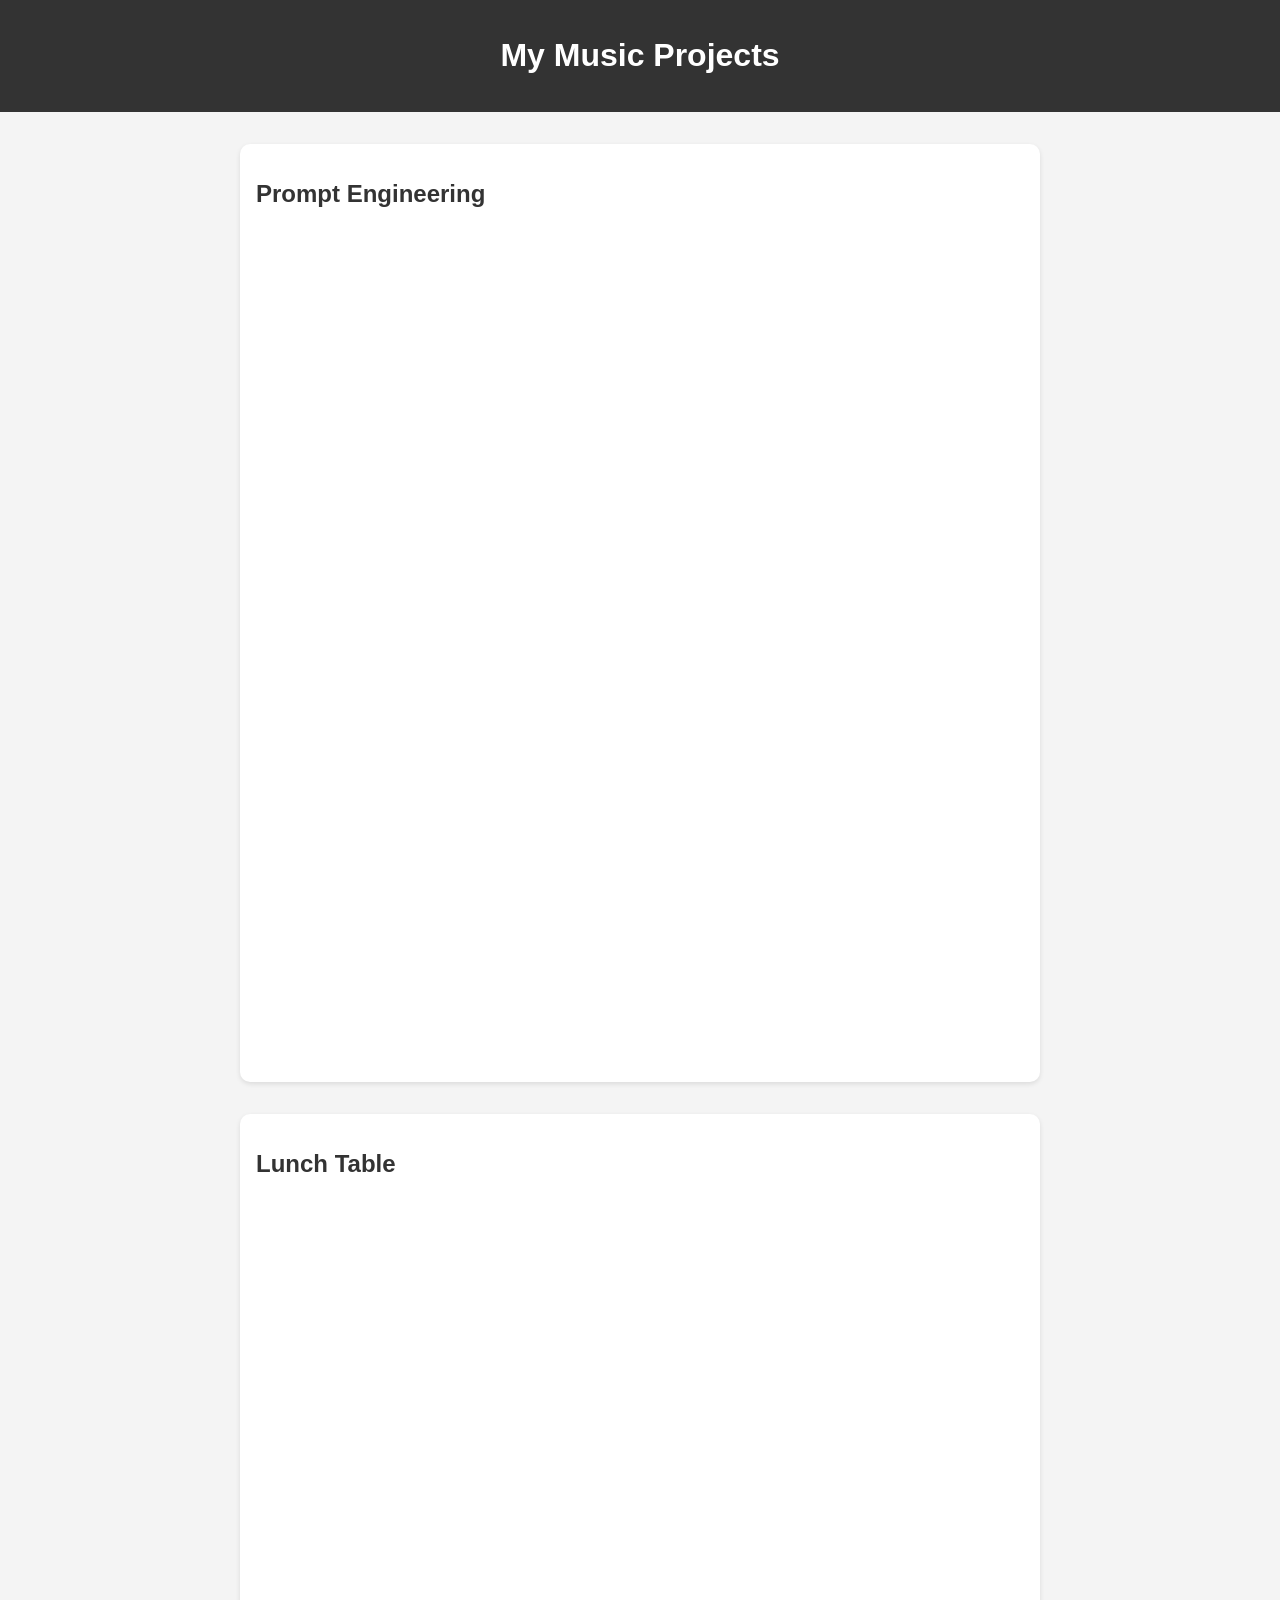
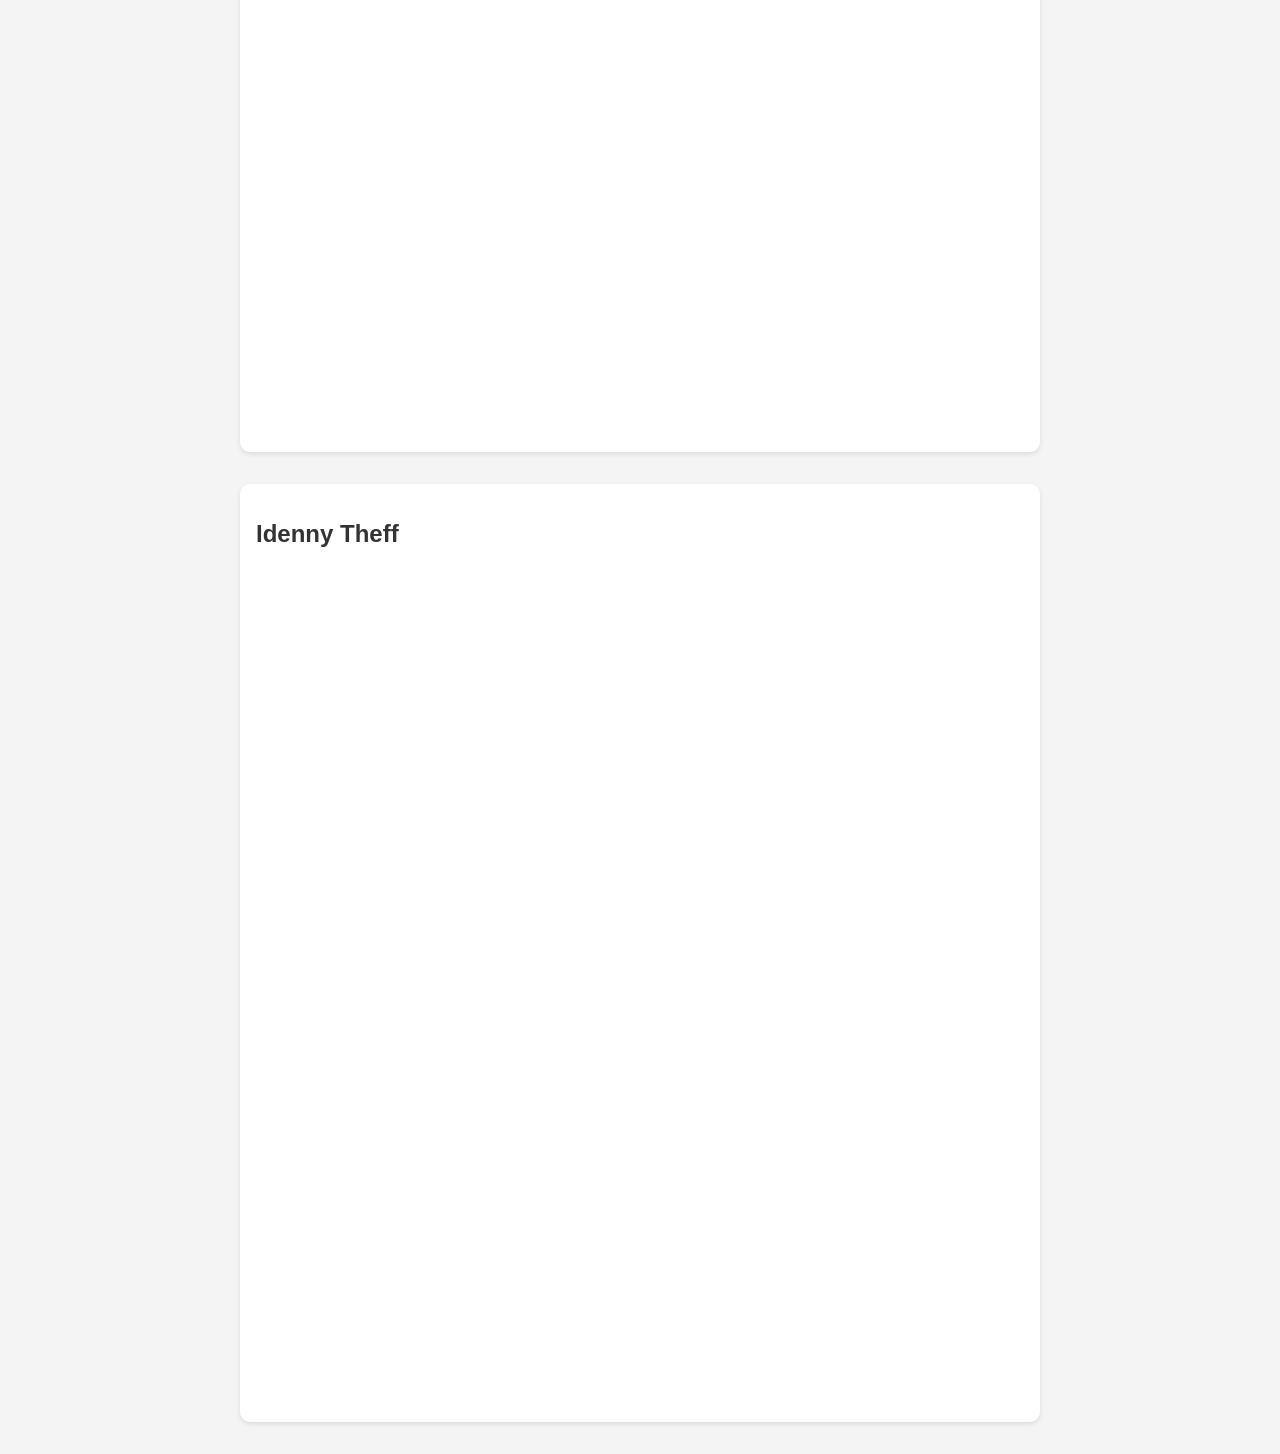
==== listen.html @ 5a46d176 "watch listen" ====
<!DOCTYPE html>
<html lang="en">
<head>
    <meta charset="UTF-8">
    <meta name="viewport" content="width=device-width, initial-scale=1.0">
    <title>My Music Projects</title>
    <style>
        body {
            font-family: Arial, sans-serif;
            margin: 0;
            padding: 0;
            background-color: #f4f4f4;
            color: #333;
        }
        header {
            background-color: #333;
            color: white;
            text-align: center;
            padding: 1rem 0;
        }
        .container {
            width: 90%;
            max-width: 800px;
            margin: 2rem auto;
        }
        .project {
            margin-bottom: 2rem;
            padding: 1rem;
            background-color: white;
            border-radius: 10px;
            box-shadow: 0 2px 5px rgba(0, 0, 0, 0.1);
        }
        .project h2 {
            font-size: 1.5rem;
            margin-bottom: 1rem;
        }
        iframe {
            margin-bottom: 1rem;
        }
    </style>
</head>
<body>
    <header>
        <h1>My Music Projects</h1>
    </header>
    <div class="container">
        <div class="project">
            <h2>Prompt Engineering</h2>
            <iframe style="border-radius:12px" src="https://open.spotify.com/embed/album/61uERX2yNqG7gBwaXOlmC6?utm_source=generator&theme=0" width="100%" height="352" frameBorder="0" allowfullscreen="" allow="autoplay; clipboard-write; encrypted-media; fullscreen; picture-in-picture" loading="lazy"></iframe>
            <iframe allow="autoplay *; encrypted-media *; fullscreen *; clipboard-write" frameborder="0" height="450" style="width:100%;max-width:660px;overflow:hidden;border-radius:10px;" sandbox="allow-forms allow-popups allow-same-origin allow-scripts allow-storage-access-by-user-activation allow-top-navigation-by-user-activation" src="https://embed.music.apple.com/us/album/prompt-engineering/1719641035"></iframe>
        </div>
        <div class="project">
            <h2>Lunch Table</h2>
            <iframe style="border-radius:12px" src="https://open.spotify.com/embed/album/67td9Uown6AnLqATcL1pfR?utm_source=generator&theme=0" width="100%" height="352" frameBorder="0" allowfullscreen="" allow="autoplay; clipboard-write; encrypted-media; fullscreen; picture-in-picture" loading="lazy"></iframe>
            <iframe allow="autoplay *; encrypted-media *; fullscreen *; clipboard-write" frameborder="0" height="450" style="width:100%;max-width:660px;overflow:hidden;border-radius:10px;" sandbox="allow-forms allow-popups allow-same-origin allow-scripts allow-storage-access-by-user-activation allow-top-navigation-by-user-activation" src="https://embed.music.apple.com/us/album/the-lunch-table-ep/1683331615"></iframe>
        </div>
        <div class="project">
            <h2>Idenny Theff</h2>
            <iframe style="border-radius:12px" src="https://open.spotify.com/embed/album/1TQGU63xCYhXgUIePUJ5t9?utm_source=generator&theme=0" width="100%" height="352" frameBorder="0" allowfullscreen="" allow="autoplay; clipboard-write; encrypted-media; fullscreen; picture-in-picture" loading="lazy"></iframe>
            <iframe allow="autoplay *; encrypted-media *; fullscreen *; clipboard-write" frameborder="0" height="450" style="width:100%;max-width:660px;overflow:hidden;border-radius:10px;" sandbox="allow-forms allow-popups allow-same-origin allow-scripts allow-storage-access-by-user-activation allow-top-navigation-by-user-activation" src="https://embed.music.apple.com/us/album/idenny-theff/1608094179"></iframe>
        </div>
    </div>
</body>
</html>
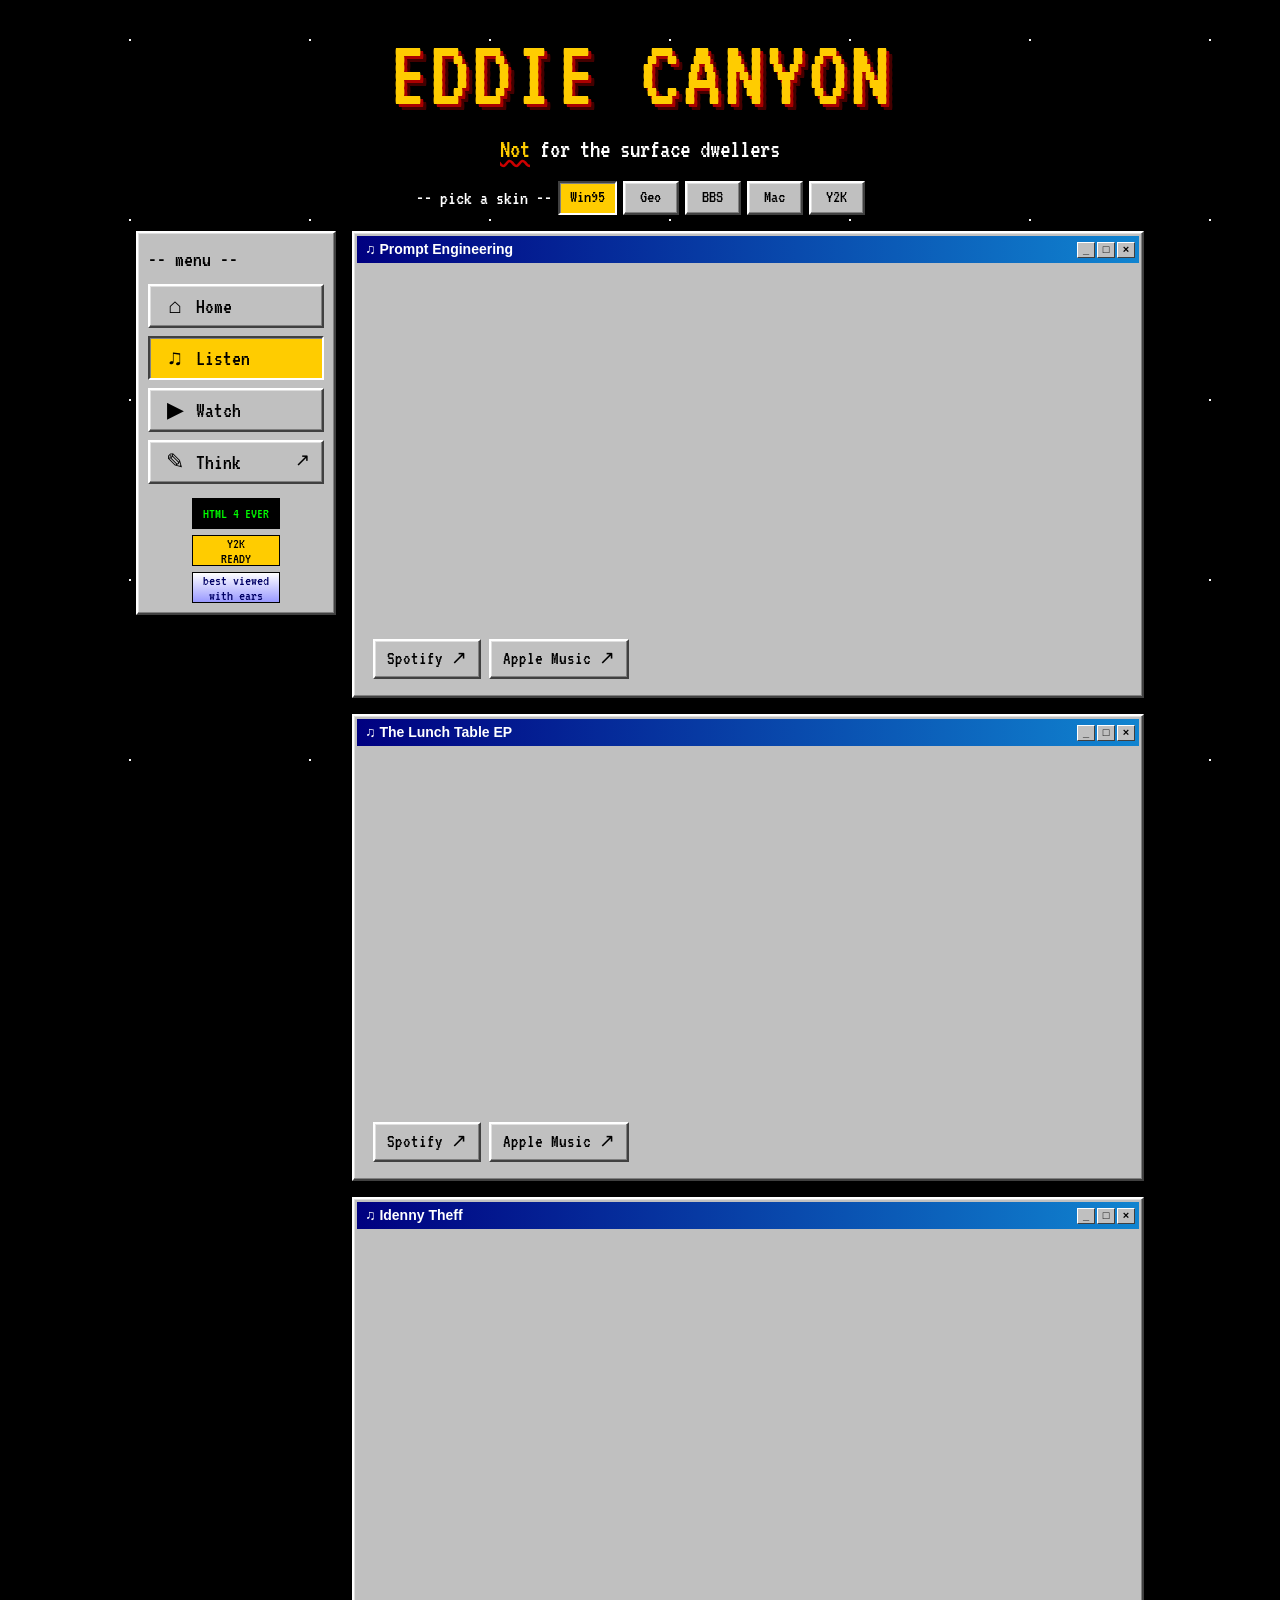
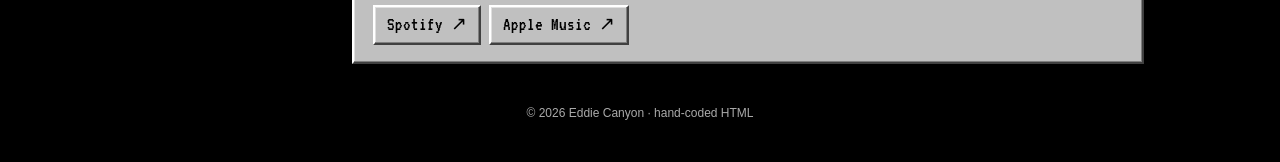
==== commit 8b9f0fce: "Redesign: old-web look with five switchable skins - Shared style.css; skins: Win95, Geo, BBS, Mac, Y" ====
--- a/listen.html
+++ b/listen.html
@@ -1,64 +1,85 @@
 <!DOCTYPE html>
 <html lang="en">
 <head>
-    <meta charset="UTF-8">
-    <meta name="viewport" content="width=device-width, initial-scale=1.0">
-    <title>My Music Projects</title>
-    <style>
-        body {
-            font-family: Arial, sans-serif;
-            margin: 0;
-            padding: 0;
-            background-color: #f4f4f4;
-            color: #333;
-        }
-        header {
-            background-color: #333;
-            color: white;
-            text-align: center;
-            padding: 1rem 0;
-        }
-        .container {
-            width: 90%;
-            max-width: 800px;
-            margin: 2rem auto;
-        }
-        .project {
-            margin-bottom: 2rem;
-            padding: 1rem;
-            background-color: white;
-            border-radius: 10px;
-            box-shadow: 0 2px 5px rgba(0, 0, 0, 0.1);
-        }
-        .project h2 {
-            font-size: 1.5rem;
-            margin-bottom: 1rem;
-        }
-        iframe {
-            margin-bottom: 1rem;
-        }
-    </style>
+  <meta charset="UTF-8">
+  <meta name="viewport" content="width=device-width, initial-scale=1">
+  <title>Listen · Eddie Canyon</title>
+  <meta name="description" content="Albums and EPs by Eddie Canyon.">
+  <script>try{var s=new URLSearchParams(location.search).get("skin")||localStorage.getItem("ec-skin");if(s)document.documentElement.setAttribute("data-skin",s)}catch(e){}</script>
+  <link rel="preconnect" href="https://fonts.googleapis.com">
+  <link rel="preconnect" href="https://fonts.gstatic.com" crossorigin>
+  <link href="https://fonts.googleapis.com/css2?family=VT323&family=Pixelify+Sans:wght@400;700&family=Comic+Neue:wght@400;700&display=swap" rel="stylesheet">
+  <link rel="stylesheet" href="style.css">
+  <script src="script.js" defer></script>
 </head>
 <body>
-    <header>
-        <h1>My Music Projects</h1>
+  <div class="site">
+    <header class="masthead">
+      <h1 class="logo"><a href="./">EDDIE CANYON</a></h1>
+      <p class="tagline"><em>Not</em> for the surface dwellers</p>
+      <div class="skins" role="group" aria-label="Site skin">
+        <span class="label">-- pick a skin --</span>
+        <button class="btn" type="button" data-skin-btn="95">Win95</button>
+        <button class="btn" type="button" data-skin-btn="geo">Geo</button>
+        <button class="btn" type="button" data-skin-btn="bbs">BBS</button>
+        <button class="btn" type="button" data-skin-btn="mac">Mac</button>
+        <button class="btn" type="button" data-skin-btn="y2k">Y2K</button>
+      </div>
     </header>
-    <div class="container">
-        <div class="project">
-            <h2>Prompt Engineering</h2>
-            <iframe style="border-radius:12px" src="https://open.spotify.com/embed/album/61uERX2yNqG7gBwaXOlmC6?utm_source=generator&theme=0" width="100%" height="352" frameBorder="0" allowfullscreen="" allow="autoplay; clipboard-write; encrypted-media; fullscreen; picture-in-picture" loading="lazy"></iframe>
-            <iframe allow="autoplay *; encrypted-media *; fullscreen *; clipboard-write" frameborder="0" height="450" style="width:100%;max-width:660px;overflow:hidden;border-radius:10px;" sandbox="allow-forms allow-popups allow-same-origin allow-scripts allow-storage-access-by-user-activation allow-top-navigation-by-user-activation" src="https://embed.music.apple.com/us/album/prompt-engineering/1719641035"></iframe>
+
+    <nav class="nav bevel" aria-label="Main">
+      <h2>-- menu --</h2>
+      <ul>
+        <li><a class="btn" href="./"><span class="ico">⌂</span>Home</a></li>
+        <li><a class="btn" href="listen.html" aria-current="page"><span class="ico">♫</span>Listen</a></li>
+        <li><a class="btn" href="watch.html"><span class="ico">▶</span>Watch</a></li>
+        <li><a class="btn" href="https://eddiecanyon.substack.com" target="_blank" rel="noopener"><span class="ico">✎</span>Think<span class="ext">↗</span></a></li>
+      </ul>
+      <div class="badges" aria-hidden="true">
+        <span class="badge a">HTML 4 EVER</span>
+        <span class="badge b">Y2K<br>READY</span>
+        <span class="badge c">best viewed<br>with ears</span>
+      </div>
+    </nav>
+
+    <main>
+      <section class="window bevel" id="prompt-engineering">
+        <div class="titlebar"><span class="name">♫ Prompt Engineering</span><span class="controls" aria-hidden="true"><i>_</i><i>□</i><i>×</i></span></div>
+        <div class="pane album">
+          <iframe title="Prompt Engineering on Spotify" src="https://open.spotify.com/embed/album/61uERX2yNqG7gBwaXOlmC6?utm_source=generator&amp;theme=0" allow="autoplay; clipboard-write; encrypted-media; fullscreen; picture-in-picture" loading="lazy"></iframe>
+          <div class="links">
+            <a class="btn" href="https://open.spotify.com/album/61uERX2yNqG7gBwaXOlmC6" target="_blank" rel="noopener">Spotify ↗</a>
+            <a class="btn" href="https://music.apple.com/us/album/prompt-engineering/1719641035" target="_blank" rel="noopener">Apple Music ↗</a>
+          </div>
         </div>
-        <div class="project">
-            <h2>Lunch Table</h2>
-            <iframe style="border-radius:12px" src="https://open.spotify.com/embed/album/67td9Uown6AnLqATcL1pfR?utm_source=generator&theme=0" width="100%" height="352" frameBorder="0" allowfullscreen="" allow="autoplay; clipboard-write; encrypted-media; fullscreen; picture-in-picture" loading="lazy"></iframe>
-            <iframe allow="autoplay *; encrypted-media *; fullscreen *; clipboard-write" frameborder="0" height="450" style="width:100%;max-width:660px;overflow:hidden;border-radius:10px;" sandbox="allow-forms allow-popups allow-same-origin allow-scripts allow-storage-access-by-user-activation allow-top-navigation-by-user-activation" src="https://embed.music.apple.com/us/album/the-lunch-table-ep/1683331615"></iframe>
+      </section>
+
+      <section class="window bevel" id="lunch-table">
+        <div class="titlebar"><span class="name">♫ The Lunch Table EP</span><span class="controls" aria-hidden="true"><i>_</i><i>□</i><i>×</i></span></div>
+        <div class="pane album">
+          <iframe title="The Lunch Table EP on Spotify" src="https://open.spotify.com/embed/album/67td9Uown6AnLqATcL1pfR?utm_source=generator&amp;theme=0" allow="autoplay; clipboard-write; encrypted-media; fullscreen; picture-in-picture" loading="lazy"></iframe>
+          <div class="links">
+            <a class="btn" href="https://open.spotify.com/album/67td9Uown6AnLqATcL1pfR" target="_blank" rel="noopener">Spotify ↗</a>
+            <a class="btn" href="https://music.apple.com/us/album/the-lunch-table-ep/1683331615" target="_blank" rel="noopener">Apple Music ↗</a>
+          </div>
         </div>
-        <div class="project">
-            <h2>Idenny Theff</h2>
-            <iframe style="border-radius:12px" src="https://open.spotify.com/embed/album/1TQGU63xCYhXgUIePUJ5t9?utm_source=generator&theme=0" width="100%" height="352" frameBorder="0" allowfullscreen="" allow="autoplay; clipboard-write; encrypted-media; fullscreen; picture-in-picture" loading="lazy"></iframe>
-            <iframe allow="autoplay *; encrypted-media *; fullscreen *; clipboard-write" frameborder="0" height="450" style="width:100%;max-width:660px;overflow:hidden;border-radius:10px;" sandbox="allow-forms allow-popups allow-same-origin allow-scripts allow-storage-access-by-user-activation allow-top-navigation-by-user-activation" src="https://embed.music.apple.com/us/album/idenny-theff/1608094179"></iframe>
+      </section>
+
+      <section class="window bevel" id="idenny-theff">
+        <div class="titlebar"><span class="name">♫ Idenny Theff</span><span class="controls" aria-hidden="true"><i>_</i><i>□</i><i>×</i></span></div>
+        <div class="pane album">
+          <iframe title="Idenny Theff on Spotify" src="https://open.spotify.com/embed/album/1TQGU63xCYhXgUIePUJ5t9?utm_source=generator&amp;theme=0" allow="autoplay; clipboard-write; encrypted-media; fullscreen; picture-in-picture" loading="lazy"></iframe>
+          <div class="links">
+            <a class="btn" href="https://open.spotify.com/album/1TQGU63xCYhXgUIePUJ5t9" target="_blank" rel="noopener">Spotify ↗</a>
+            <a class="btn" href="https://music.apple.com/us/album/idenny-theff/1608094179" target="_blank" rel="noopener">Apple Music ↗</a>
+          </div>
         </div>
-    </div>
+      </section>
+    </main>
+
+    <footer class="foot">
+      <div>© 2026 Eddie Canyon · hand-coded HTML</div>
+    </footer>
+  </div>
 </body>
 </html>
--- a/style.css
+++ b/style.css
@@ -0,0 +1,684 @@
+/* Eddie Canyon — old web, new phone.
+   Five skins, picked with the switcher in the masthead (script.js).
+   Every skin sets the same tokens; a few add their own rules at the bottom. */
+
+/* ============ skin: 95 (default) ============ */
+:root {
+  --pixel: "VT323", "Courier New", monospace;
+  --body-font: Verdana, Geneva, Tahoma, sans-serif;
+  --head-font: var(--pixel);
+  --btn-font: var(--pixel);
+  --title-font: var(--body-font);
+  --logo-font: var(--pixel);
+  --base-size: 15px;
+  --head-scale: 1;
+
+  --page-bg: #000;
+  --page-img:
+    radial-gradient(1px 1px at 12px 18px, #fff 50%, transparent 51%),
+    radial-gradient(1px 1px at 70px 90px, #ffd 50%, transparent 51%),
+    radial-gradient(1.5px 1.5px at 130px 40px, #fff 50%, transparent 51%),
+    radial-gradient(1px 1px at 160px 140px, #aaf 50%, transparent 51%),
+    radial-gradient(1px 1px at 40px 150px, #fff 50%, transparent 51%);
+  --page-size: 180px 180px;
+  --on-page: #fff;
+  --on-page-dim: #aaa;
+  --accent: #ffcc00;
+
+  --logo-color: #ffcc00;
+  --logo-fill: none;
+  --logo-shadow: 3px 3px 0 #a00, 6px 6px 0 #400;
+
+  --ink: #000;
+  --sub-ink: #333;
+  --link: #0000ee;
+  --visited: #551a8b;
+
+  --win-bg: #c0c0c0;
+  --win-bw: 2px;
+  --win-bs: solid;
+  --win-bc: #fff #404040 #404040 #fff;
+  --win-shadow: inset -1px -1px #808080, inset 1px 1px #dfdfdf;
+  --win-radius: 0;
+  --win-pad: 3px;
+
+  --title-bg: linear-gradient(90deg, #000080, #1084d0);
+  --title-ink: #fff;
+
+  --btn-bg: #c0c0c0;
+  --btn-ink: #000;
+  --btn-bw: 2px;
+  --btn-bs: solid;
+  --btn-bc: #fff #404040 #404040 #fff;
+  --btn-shadow: inset -1px -1px #808080, inset 1px 1px #dfdfdf;
+  --btn-radius: 0;
+  --btn-hover-bg: #ffcc00;
+  --btn-hover-ink: #000;
+  --btn-on-bg: #ffcc00;
+  --btn-on-ink: #000;
+  --btn-on-bc: #404040 #fff #fff #404040;
+  --btn-on-shadow: inset 1px 1px #808080;
+
+  --inset-bg: #fff;
+  --inset-bw: 2px;
+  --inset-bs: solid;
+  --inset-bc: #404040 #fff #fff #404040;
+  --inset-radius: 0;
+
+  --marquee-bg: #000;
+  --marquee-ink: #0f0;
+  --marquee-border: 2px inset #808080;
+}
+
+/* ============ skin: geo (homepage, 1997) ============ */
+:root[data-skin="geo"] {
+  --body-font: "Comic Sans MS", "Comic Neue", "Chalkboard SE", cursive;
+  --head-font: "Comic Sans MS", "Comic Neue", cursive;
+  --btn-font: "Comic Sans MS", "Comic Neue", cursive;
+  --title-font: "Comic Sans MS", "Comic Neue", cursive;
+  --logo-font: Impact, "Arial Black", sans-serif;
+  --head-scale: .8;
+
+  --page-bg: #1a0033;
+  --page-img:
+    radial-gradient(2px 2px at 20px 30px, #ff0 50%, transparent 51%),
+    radial-gradient(2px 2px at 90px 70px, #0ff 50%, transparent 51%),
+    radial-gradient(2px 2px at 50px 110px, #f0f 50%, transparent 51%),
+    radial-gradient(1px 1px at 110px 20px, #fff 50%, transparent 51%),
+    linear-gradient(45deg, #220044 25%, transparent 25%, transparent 75%, #220044 75%),
+    linear-gradient(45deg, #220044 25%, #1a0033 25%, #1a0033 75%, #220044 75%);
+  --page-size: 130px 130px, 130px 130px, 130px 130px, 130px 130px, 40px 40px, 40px 40px;
+  --on-page: #ffff66;
+  --on-page-dim: #ccf;
+  --accent: #ff00ff;
+
+  --logo-color: transparent;
+  --logo-fill: linear-gradient(90deg, #f00, #f90, #ff0, #0f0, #0cf, #90f, #f0f);
+  --logo-shadow: none;
+
+  --ink: #000;
+  --sub-ink: #606;
+  --link: #0000ff;
+  --visited: #990099;
+
+  --win-bg: #ffffcc;
+  --win-bw: 6px;
+  --win-bs: ridge;
+  --win-bc: #ff66ff;
+  --win-shadow: none;
+  --win-pad: 0;
+
+  --title-bg: linear-gradient(90deg, #ff9999, #ffcc66, #ffff99, #99ff99, #99ccff, #cc99ff);
+  --title-ink: #000;
+
+  --btn-bg: #00ffff;
+  --btn-ink: #000;
+  --btn-bw: 4px;
+  --btn-bs: outset;
+  --btn-bc: #00cccc;
+  --btn-shadow: none;
+  --btn-hover-bg: #ffff00;
+  --btn-hover-ink: #000;
+  --btn-on-bg: #ff66ff;
+  --btn-on-ink: #000;
+  --btn-on-bc: #cc33cc;
+  --btn-on-shadow: none;
+
+  --inset-bg: #fff;
+  --inset-bw: 3px;
+  --inset-bs: dashed;
+  --inset-bc: #00cc00;
+
+  --marquee-bg: #ffff00;
+  --marquee-ink: #ff0000;
+  --marquee-border: 3px ridge #ff66ff;
+}
+
+/* ============ skin: bbs (dial-up terminal) ============ */
+:root[data-skin="bbs"] {
+  --body-font: var(--pixel);
+  --head-font: var(--pixel);
+  --btn-font: var(--pixel);
+  --title-font: var(--pixel);
+  --base-size: 20px;
+
+  --page-bg: #020802;
+  --page-img: repeating-linear-gradient(0deg, rgba(0, 255, 80, .05) 0 1px, transparent 1px 3px);
+  --page-size: auto;
+  --on-page: #33ff66;
+  --on-page-dim: #1f9940;
+  --accent: #33ff66;
+
+  --logo-color: #33ff66;
+  --logo-shadow: 0 0 6px #33ff66, 0 0 18px #0a6;
+
+  --ink: #33ff66;
+  --sub-ink: #1fbf4c;
+  --link: #aaffcc;
+  --visited: #66cc99;
+
+  --win-bg: #020802;
+  --win-bw: 3px;
+  --win-bs: double;
+  --win-bc: #33ff66;
+  --win-shadow: 0 0 10px rgba(51, 255, 102, .25);
+  --win-pad: 0;
+
+  --title-bg: #33ff66;
+  --title-ink: #020802;
+
+  --btn-bg: #020802;
+  --btn-ink: #33ff66;
+  --btn-bw: 1px;
+  --btn-bs: solid;
+  --btn-bc: #33ff66;
+  --btn-shadow: none;
+  --btn-hover-bg: #33ff66;
+  --btn-hover-ink: #020802;
+  --btn-on-bg: #33ff66;
+  --btn-on-ink: #020802;
+  --btn-on-bc: #33ff66;
+  --btn-on-shadow: none;
+
+  --inset-bg: #020802;
+  --inset-bw: 1px;
+  --inset-bs: dashed;
+  --inset-bc: #1f9940;
+
+  --marquee-bg: #020802;
+  --marquee-ink: #33ff66;
+  --marquee-border: 1px solid #33ff66;
+}
+
+/* ============ skin: mac (1-bit, System 7) ============ */
+:root[data-skin="mac"] {
+  --body-font: Geneva, "Pixelify Sans", Verdana, sans-serif;
+  --head-font: "Pixelify Sans", Chicago, Charcoal, sans-serif;
+  --btn-font: "Pixelify Sans", Chicago, Charcoal, sans-serif;
+  --title-font: "Pixelify Sans", Chicago, Charcoal, sans-serif;
+  --logo-font: "Pixelify Sans", Chicago, Charcoal, sans-serif;
+  --base-size: 14px;
+  --head-scale: .8;
+
+  --page-bg: #fff;
+  --page-img: repeating-conic-gradient(#000 0 25%, #fff 0 50%);
+  --page-size: 2px 2px;
+  --on-page: #000;
+  --on-page-dim: #000;
+  --accent: #000;
+
+  --logo-color: #000;
+  --logo-shadow: none;
+
+  --ink: #000;
+  --sub-ink: #444;
+  --link: #000;
+  --visited: #000;
+
+  --win-bg: #fff;
+  --win-bw: 1px;
+  --win-bs: solid;
+  --win-bc: #000;
+  --win-shadow: 2px 2px 0 #000;
+  --win-pad: 0;
+
+  --title-bg: repeating-linear-gradient(#000 0 1px, #fff 1px 3px) 0 4px / 100% calc(100% - 8px) no-repeat, #fff;
+  --title-ink: #000;
+
+  --btn-bg: #fff;
+  --btn-ink: #000;
+  --btn-bw: 1px;
+  --btn-bs: solid;
+  --btn-bc: #000;
+  --btn-shadow: 1px 1px 0 #000;
+  --btn-radius: 6px;
+  --btn-hover-bg: #ddd;
+  --btn-hover-ink: #000;
+  --btn-on-bg: #000;
+  --btn-on-ink: #fff;
+  --btn-on-bc: #000;
+  --btn-on-shadow: none;
+
+  --inset-bg: #fff;
+  --inset-bw: 1px;
+  --inset-bs: solid;
+  --inset-bc: #000;
+
+  --marquee-bg: #fff;
+  --marquee-ink: #000;
+  --marquee-border: 1px solid #000;
+}
+
+/* ============ skin: y2k (chrome & aqua) ============ */
+:root[data-skin="y2k"] {
+  --body-font: Tahoma, Verdana, sans-serif;
+  --head-font: "Trebuchet MS", Tahoma, sans-serif;
+  --btn-font: "Trebuchet MS", Tahoma, sans-serif;
+  --title-font: "Trebuchet MS", Tahoma, sans-serif;
+  --logo-font: "Arial Black", "Trebuchet MS", sans-serif;
+  --head-scale: .75;
+
+  --page-bg: #b9d3f0;
+  --page-img:
+    radial-gradient(circle at 15% 20%, rgba(255, 255, 255, .7) 0 40px, transparent 41px),
+    radial-gradient(circle at 80% 10%, rgba(255, 255, 255, .45) 0 70px, transparent 71px),
+    radial-gradient(circle at 70% 75%, rgba(255, 255, 255, .35) 0 55px, transparent 56px),
+    linear-gradient(160deg, #e8f2fc, #9ec3ec 60%, #6d9fd8);
+  --page-size: 600px 600px, 600px 600px, 600px 600px, 100% 100%;
+  --on-page: #0b2a55;
+  --on-page-dim: #2d4f7c;
+  --accent: #0a66c2;
+
+  --logo-color: transparent;
+  --logo-fill: linear-gradient(180deg, #fff 0%, #c9d6e3 40%, #4b6584 50%, #9fb6cf 75%, #eef4fa 100%);
+  --logo-shadow: none;
+
+  --ink: #0b2240;
+  --sub-ink: #3b5677;
+  --link: #0a58c2;
+  --visited: #6a3fb5;
+
+  --win-bg: rgba(255, 255, 255, .88);
+  --win-bw: 1px;
+  --win-bs: solid;
+  --win-bc: #7fa2cf;
+  --win-shadow: 0 6px 18px rgba(0, 40, 100, .25);
+  --win-radius: 12px;
+  --win-pad: 0;
+
+  --title-bg: linear-gradient(#a6dcff, #3a9be8 50%, #1b72cc 51%, #5ab7ff);
+  --title-ink: #fff;
+
+  --btn-bg: linear-gradient(#ffffff, #dfe6ee 50%, #c7d1dd 51%, #eef2f7);
+  --btn-ink: #0b2240;
+  --btn-bw: 1px;
+  --btn-bs: solid;
+  --btn-bc: #8a9bb0;
+  --btn-shadow: 0 1px 2px rgba(0, 0, 0, .15);
+  --btn-radius: 999px;
+  --btn-hover-bg: linear-gradient(#c8ecff, #6cbcf5 50%, #3d9ae6 51%, #8fd2ff);
+  --btn-hover-ink: #04203f;
+  --btn-on-bg: linear-gradient(#a6dcff, #3a9be8 50%, #1b72cc 51%, #5ab7ff);
+  --btn-on-ink: #fff;
+  --btn-on-bc: #1b5fa8;
+  --btn-on-shadow: inset 0 1px 3px rgba(0, 0, 0, .3);
+
+  --inset-bg: #fff;
+  --inset-bw: 1px;
+  --inset-bs: solid;
+  --inset-bc: #b7c7da;
+  --inset-radius: 10px;
+
+  --marquee-bg: #0b2a55;
+  --marquee-ink: #7fe3ff;
+  --marquee-border: 1px solid #0b2a55;
+}
+
+/* ================= components ================= */
+
+* { box-sizing: border-box; }
+html { -webkit-text-size-adjust: 100%; }
+
+body {
+  margin: 0;
+  font-family: var(--body-font);
+  font-size: var(--base-size);
+  line-height: 1.5;
+  color: var(--ink);
+  background-color: var(--page-bg);
+  background-image: var(--page-img);
+  background-size: var(--page-size);
+  background-attachment: fixed;
+}
+
+a { color: var(--link); }
+a:visited { color: var(--visited); }
+
+/* ---------- page frame ---------- */
+
+.site {
+  max-width: 1040px;
+  margin: 0 auto;
+  padding: 16px;
+  display: grid;
+  grid-template-columns: 200px minmax(0, 1fr);
+  grid-template-areas:
+    "mast mast"
+    "nav  main"
+    "foot foot";
+  gap: 16px;
+}
+.masthead { grid-area: mast; text-align: center; }
+.nav      { grid-area: nav; }
+main      { grid-area: main; min-width: 0; }
+.foot     { grid-area: foot; }
+
+/* ---------- masthead ---------- */
+
+.logo {
+  margin: 8px 0 0;
+  font-family: var(--logo-font);
+  font-weight: 400;
+  font-size: clamp(52px, 11vw, 100px);
+  line-height: 1;
+  letter-spacing: 2px;
+  color: var(--logo-color);
+  background: var(--logo-fill);
+  -webkit-background-clip: text;
+  background-clip: text;
+  text-shadow: var(--logo-shadow);
+}
+.logo a, .logo a:visited { color: inherit; text-decoration: none; }
+
+.tagline {
+  margin: 6px 0 12px;
+  font-family: var(--head-font);
+  font-size: calc(26px * var(--head-scale));
+  color: var(--on-page);
+}
+.tagline em { color: var(--accent); font-style: normal; text-decoration: underline wavy #c00; }
+
+.marquee {
+  overflow: hidden;
+  white-space: nowrap;
+  background: var(--marquee-bg);
+  color: var(--marquee-ink);
+  font-family: var(--pixel);
+  font-size: 22px;
+  border: var(--marquee-border);
+  border-radius: var(--win-radius);
+  padding: 2px 0;
+}
+.marquee span {
+  display: inline-block;
+  padding-left: 100%;
+  animation: scroll 24s linear infinite;
+}
+@keyframes scroll { to { transform: translateX(-100%); } }
+
+/* ---------- skin switcher ---------- */
+
+.skins {
+  display: flex;
+  justify-content: center;
+  align-items: center;
+  flex-wrap: wrap;
+  gap: 6px;
+  margin-top: 10px;
+}
+.skins .label {
+  font-family: var(--pixel);
+  font-size: 20px;
+  color: var(--on-page);
+}
+.skins .btn { min-height: 34px; min-width: 56px; padding: 2px 10px; font-size: 18px; justify-content: center; }
+
+/* ---------- bevels / windows ---------- */
+
+.bevel {
+  background: var(--win-bg);
+  border-width: var(--win-bw);
+  border-style: var(--win-bs);
+  border-color: var(--win-bc);
+  border-radius: var(--win-radius);
+  box-shadow: var(--win-shadow);
+}
+
+.window { margin-bottom: 16px; padding: var(--win-pad); overflow: hidden; }
+.titlebar {
+  display: flex;
+  align-items: center;
+  gap: 8px;
+  min-height: 24px;
+  padding: 3px 4px 3px 8px;
+  background: var(--title-bg);
+  color: var(--title-ink);
+  font-family: var(--title-font);
+  font-weight: bold;
+  font-size: 14px;
+}
+.titlebar .name { flex: 1; min-width: 0; overflow: hidden; text-overflow: ellipsis; white-space: nowrap; }
+.controls { display: flex; gap: 2px; }
+.controls i {
+  width: 18px; height: 16px;
+  display: grid; place-items: center;
+  font-style: normal; font-size: 11px; line-height: 1;
+  color: #000; background: #c0c0c0;
+  border: 1px solid;
+  border-color: #fff #404040 #404040 #fff;
+}
+.pane { padding: 14px 16px; }
+.pane > :first-child { margin-top: 0; }
+.pane > :last-child { margin-bottom: 0; }
+.pane h2 {
+  font-family: var(--head-font);
+  font-weight: 400;
+  font-size: calc(30px * var(--head-scale));
+  line-height: 1.15;
+  margin: 0 0 6px;
+}
+
+.inset {
+  background: var(--inset-bg);
+  border-width: var(--inset-bw);
+  border-style: var(--inset-bs);
+  border-color: var(--inset-bc);
+  border-radius: var(--inset-radius);
+}
+
+/* ---------- nav + buttons ---------- */
+
+.nav { align-self: start; padding: 10px; }
+.nav h2 {
+  margin: 0 0 8px;
+  font-family: var(--head-font);
+  font-weight: 400;
+  font-size: calc(22px * var(--head-scale));
+}
+.nav ul { list-style: none; margin: 0; padding: 0; display: grid; gap: 8px; }
+
+.btn,
+.btn:visited {
+  display: flex;
+  align-items: center;
+  gap: 8px;
+  min-height: 44px;
+  padding: 6px 12px;
+  font: inherit;
+  font-family: var(--btn-font);
+  font-size: 22px;
+  line-height: 1.1;
+  color: var(--btn-ink);
+  text-decoration: none;
+  cursor: pointer;
+  background: var(--btn-bg);
+  border-width: var(--btn-bw);
+  border-style: var(--btn-bs);
+  border-color: var(--btn-bc);
+  border-radius: var(--btn-radius);
+  box-shadow: var(--btn-shadow);
+}
+.btn:hover { background: var(--btn-hover-bg); color: var(--btn-hover-ink); }
+.btn:active,
+.btn[aria-current="page"],
+.btn[aria-pressed="true"] {
+  background: var(--btn-on-bg);
+  color: var(--btn-on-ink);
+  border-color: var(--btn-on-bc);
+  box-shadow: var(--btn-on-shadow);
+}
+.btn:focus-visible { outline: 2px dotted currentColor; outline-offset: -6px; }
+.btn .ico { width: 1.2em; text-align: center; }
+.btn .ext { margin-left: auto; font-size: .8em; }
+
+.badges { margin-top: 14px; display: grid; gap: 6px; justify-items: center; }
+.badge {
+  width: 88px; height: 31px;
+  display: grid; place-items: center;
+  font-family: var(--pixel); font-size: 15px; line-height: 1;
+  text-align: center;
+  border: 1px solid #000;
+}
+.badge.a { background: #000; color: #0f0; }
+.badge.b { background: #ffcc00; color: #000; }
+.badge.c { background: linear-gradient(#fff, #99f); color: #006; }
+
+/* ---------- home previews ---------- */
+
+.previews { display: grid; grid-template-columns: repeat(2, minmax(0, 1fr)); gap: 16px; margin-bottom: 16px; }
+.previews .window { margin-bottom: 0; display: flex; flex-direction: column; }
+.previews .pane { flex: 1; display: flex; flex-direction: column; gap: 10px; }
+.previews .pane .more { margin-top: auto; }
+.more { align-self: flex-start; }
+
+.blurb { margin: 0; font-size: .9em; color: var(--sub-ink); }
+
+.think { display: grid; grid-template-columns: minmax(0, 1fr) minmax(0, 1fr); gap: 16px; align-items: start; }
+.posts { list-style: none; margin: 0; padding: 0; display: grid; gap: 8px; }
+.post,
+.post:visited {
+  display: block;
+  padding: 10px 12px;
+  color: var(--ink);
+  text-decoration: none;
+}
+.post:hover { background: var(--btn-hover-bg); color: var(--btn-hover-ink); }
+.post b { display: block; font-family: var(--head-font); font-weight: 700; font-size: 1.05em; line-height: 1.2; }
+.post span { display: block; font-size: .85em; color: var(--sub-ink); }
+.post:hover span { color: inherit; }
+.subscribe { width: 100%; height: 320px; border: 0; background: #fff; display: block; }
+.subscribe-wrap { padding: 0; overflow: hidden; }
+
+.new {
+  display: inline-block;
+  padding: 0 4px;
+  margin-right: 6px;
+  font-family: var(--pixel);
+  font-size: 16px;
+  font-weight: 400;
+  line-height: 1.2;
+  color: #fff;
+  background: #c00;
+  vertical-align: middle;
+  animation: blink 1.2s steps(1) infinite;
+}
+@keyframes blink { 50% { opacity: 0; } }
+
+/* ---------- media ---------- */
+
+.album { display: grid; gap: 10px; }
+.album iframe, .spotify { width: 100%; height: 352px; border: 0; display: block; border-radius: 12px; }
+.links { display: flex; flex-wrap: wrap; gap: 8px; }
+.links .btn { font-size: 19px; min-height: 40px; }
+
+.video { position: relative; aspect-ratio: 16 / 9; background: #000; }
+.video iframe { position: absolute; inset: 0; width: 100%; height: 100%; border: 0; }
+
+.grid-2 { display: grid; grid-template-columns: repeat(2, minmax(0, 1fr)); gap: 16px; margin-bottom: 16px; }
+.grid-2 .window { margin-bottom: 0; }
+
+/* ---------- footer ---------- */
+
+.foot {
+  text-align: center;
+  color: var(--on-page-dim);
+  font-size: 12px;
+  padding: 8px 0 24px;
+}
+.counter {
+  display: inline-block;
+  margin-bottom: 8px;
+  padding: 2px 6px;
+  font-family: var(--pixel);
+  font-size: 22px;
+  letter-spacing: 3px;
+  color: #f33;
+  background: #000;
+  border: 2px inset #808080;
+}
+
+/* ================= skin-specific touches ================= */
+
+/* geo */
+[data-skin="geo"] .logo { -webkit-text-stroke: 2px #000; letter-spacing: 1px; filter: drop-shadow(4px 4px 0 #000); }
+[data-skin="geo"] .controls { display: none; }
+[data-skin="geo"] .titlebar { justify-content: center; text-align: center; }
+[data-skin="geo"] .titlebar .name { flex: 0 1 auto; }
+[data-skin="geo"] .btn { font-weight: bold; }
+[data-skin="geo"] .tagline { text-shadow: 2px 2px 0 #f0f; }
+
+/* bbs */
+[data-skin="bbs"] body { text-shadow: 0 0 3px rgba(51, 255, 102, .45); }
+[data-skin="bbs"] .controls { display: none; }
+[data-skin="bbs"] .titlebar { font-size: 20px; font-weight: 400; text-shadow: none; }
+[data-skin="bbs"] .titlebar .name::before { content: "[ "; }
+[data-skin="bbs"] .titlebar .name::after { content: " ]"; }
+[data-skin="bbs"] .nav .btn::before { content: ">"; opacity: 0; }
+[data-skin="bbs"] .nav .btn:hover::before,
+[data-skin="bbs"] .nav .btn[aria-current="page"]::before { opacity: 1; }
+[data-skin="bbs"] .post b { font-weight: 400; font-size: 1.15em; }
+[data-skin="bbs"] .badge { background: #020802; color: #33ff66; border-color: #33ff66; }
+[data-skin="bbs"] .counter { color: #33ff66; border: 1px solid #33ff66; background: #020802; }
+[data-skin="bbs"] .tagline em { color: #020802; background: #33ff66; text-decoration: none; padding: 0 4px; }
+[data-skin="bbs"] .new { background: #33ff66; color: #020802; }
+
+/* mac */
+[data-skin="mac"] .masthead,
+[data-skin="mac"] .foot {
+  background: #fff;
+  border: 1px solid #000;
+  box-shadow: 2px 2px 0 #000;
+  padding: 10px 12px 14px;
+}
+[data-skin="mac"] .foot { padding: 10px; }
+[data-skin="mac"] .logo { letter-spacing: 0; }
+[data-skin="mac"] .tagline em { color: #000; text-decoration: underline; }
+[data-skin="mac"] .titlebar { justify-content: center; border-bottom: 1px solid #000; padding: 2px 6px; }
+[data-skin="mac"] .titlebar .name { flex: 0 1 auto; background: #fff; padding: 0 8px; font-weight: 400; }
+[data-skin="mac"] .controls { display: none; }
+[data-skin="mac"] .badge { background: #fff; color: #000; }
+[data-skin="mac"] .counter { color: #000; background: #fff; border: 1px solid #000; }
+[data-skin="mac"] .new { background: #000; }
+[data-skin="mac"] .post:hover { background: #000; color: #fff; }
+
+/* y2k */
+[data-skin="y2k"] .logo { font-style: italic; letter-spacing: -1px; filter: drop-shadow(0 3px 2px rgba(0, 30, 80, .45)); font-size: clamp(40px, 9vw, 84px); }
+[data-skin="y2k"] .titlebar { text-shadow: 0 1px 1px rgba(0, 0, 0, .35); border-radius: 11px 11px 0 0; }
+[data-skin="y2k"] .controls { order: -1; gap: 6px; }
+[data-skin="y2k"] .controls i { width: 12px; height: 12px; border-radius: 50%; border: 1px solid rgba(0, 0, 0, .3); color: transparent; }
+[data-skin="y2k"] .controls i:nth-child(1) { background: radial-gradient(circle at 40% 35%, #fff 0 15%, #ff5f57 30%); }
+[data-skin="y2k"] .controls i:nth-child(2) { background: radial-gradient(circle at 40% 35%, #fff 0 15%, #febc2e 30%); }
+[data-skin="y2k"] .controls i:nth-child(3) { background: radial-gradient(circle at 40% 35%, #fff 0 15%, #28c840 30%); }
+[data-skin="y2k"] .nav { backdrop-filter: blur(6px); }
+[data-skin="y2k"] .btn { font-size: 18px; font-weight: bold; }
+[data-skin="y2k"] .tagline em { color: #0a66c2; text-decoration: none; font-style: italic; }
+
+/* ================= small screens ================= */
+
+@media (max-width: 760px) {
+  .site {
+    grid-template-columns: minmax(0, 1fr);
+    grid-template-areas: "mast" "nav" "main" "foot";
+    gap: 12px;
+  }
+  .nav { padding: 6px; position: sticky; top: 0; z-index: 10; }
+  .nav h2, .badges { display: none; }
+  .nav ul { grid-template-columns: repeat(4, minmax(0, 1fr)); gap: 6px; }
+  .nav .btn { justify-content: center; font-size: 20px; padding: 4px; }
+  .nav .btn .ico, .nav .btn .ext { display: none; }
+  [data-skin="bbs"] .nav .btn::before { display: none; }
+  .skins .btn { min-width: 0; flex: 1; padding: 2px 4px; }
+  .skins .label { width: 100%; }
+  .previews, .think, .grid-2 { grid-template-columns: minmax(0, 1fr); }
+  .pane { padding: 12px; }
+}
+
+@media (prefers-reduced-motion: reduce) {
+  .marquee span { animation: none; padding-left: 8px; }
+  .new { animation: none; }
+}
+
+.spotify.compact { height: 152px; }
+.post .new { display: inline-block; color: #fff; font-size: 15px; }
+[data-skin="bbs"] .post .new { color: #020802; }
+[data-skin="y2k"] .logo { padding-top: 6px; }
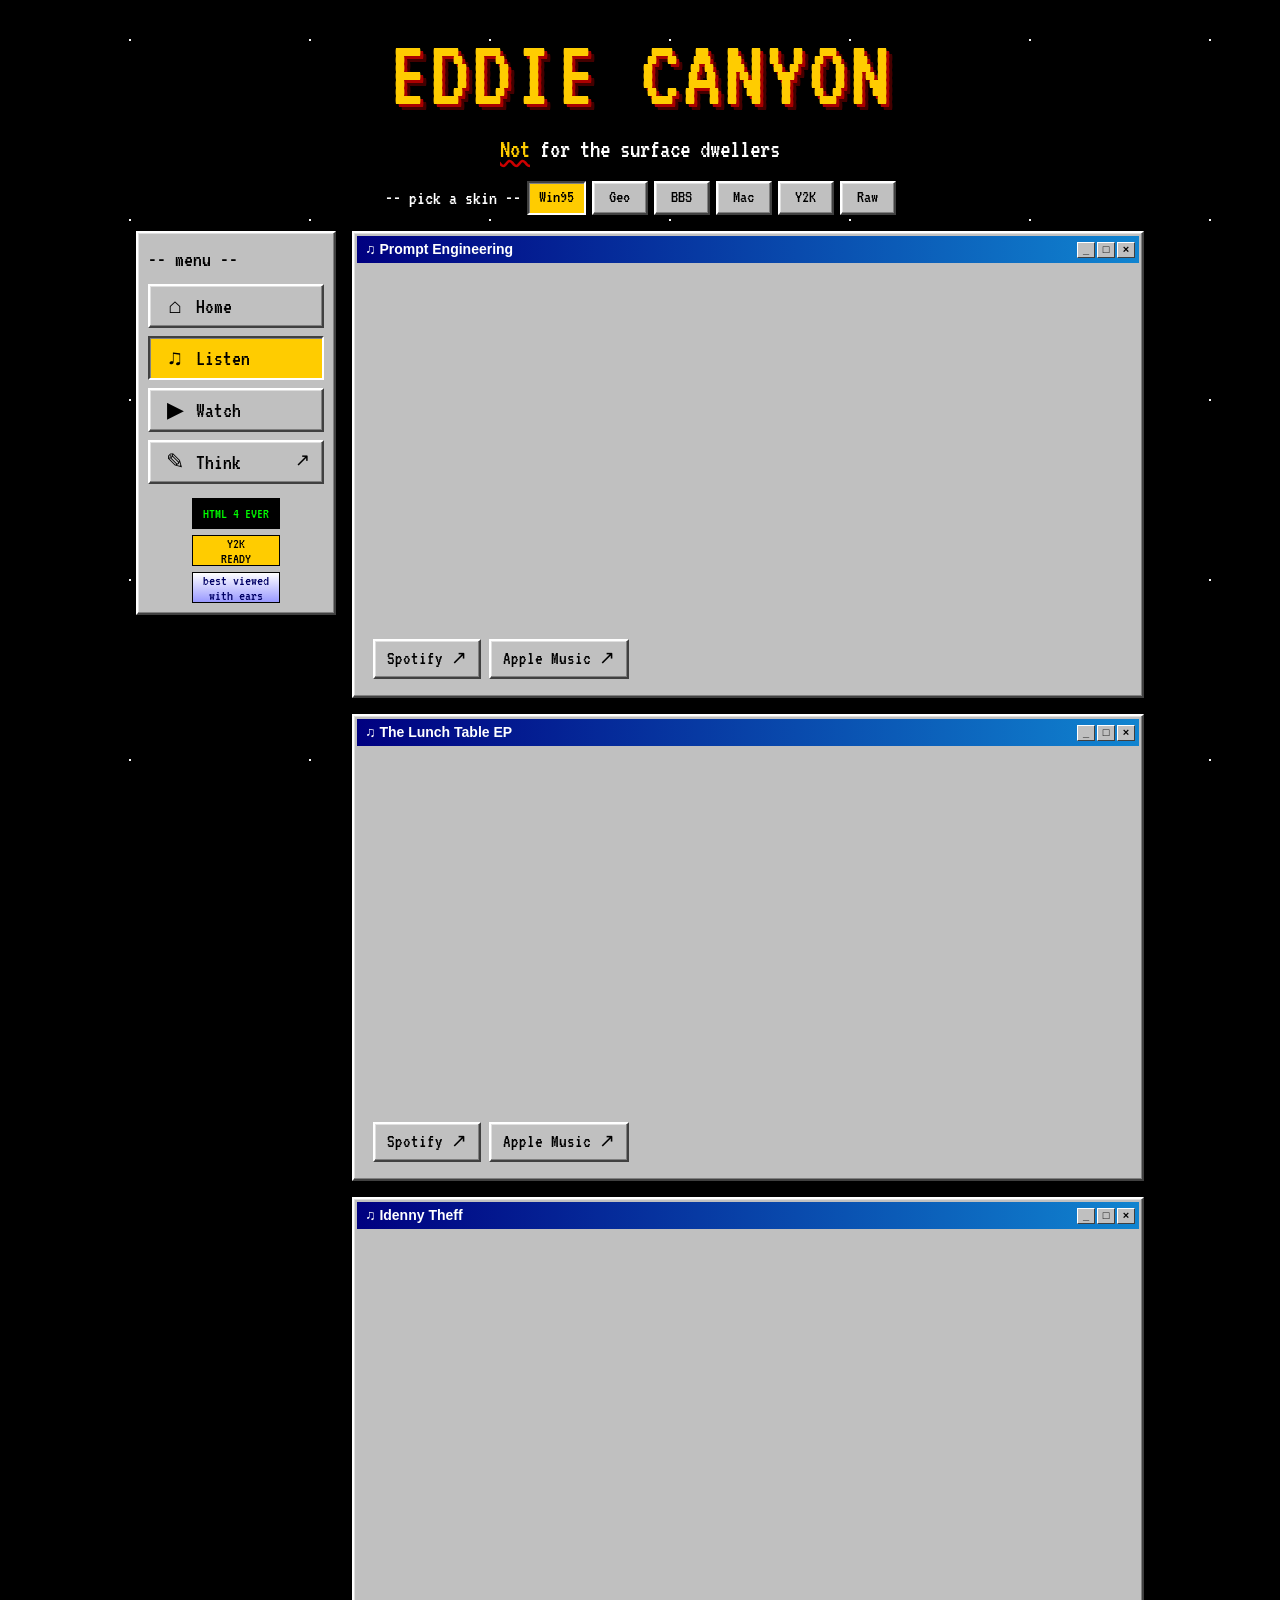
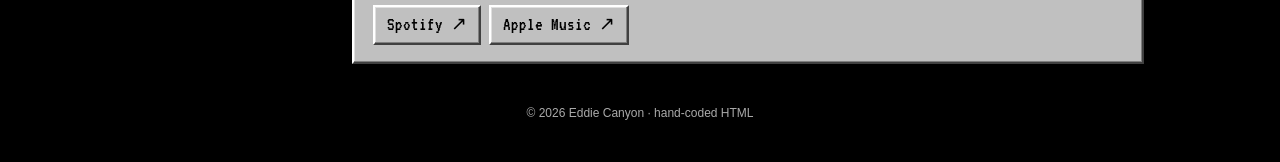
==== commit 2bc87c34: "Add Raw (brutalist) skin Co-Authored-By: Claude Opus 5.5 <noreply@anthropic.com>" ====
--- a/listen.html
+++ b/listen.html
@@ -24,6 +24,7 @@
         <button class="btn" type="button" data-skin-btn="bbs">BBS</button>
         <button class="btn" type="button" data-skin-btn="mac">Mac</button>
         <button class="btn" type="button" data-skin-btn="y2k">Y2K</button>
+        <button class="btn" type="button" data-skin-btn="raw">Raw</button>
       </div>
     </header>
 
--- a/style.css
+++ b/style.css
@@ -682,3 +682,124 @@
 .post .new { display: inline-block; color: #fff; font-size: 15px; }
 [data-skin="bbs"] .post .new { color: #020802; }
 [data-skin="y2k"] .logo { padding-top: 6px; }
+
+/* ============ skin: raw (brutalist) ============
+   Exposed structure, system fonts, black borders, no polish. */
+:root[data-skin="raw"] {
+  --pixel: "Courier New", Courier, monospace;
+  --body-font: "Times New Roman", Times, serif;
+  --head-font: "Courier New", Courier, monospace;
+  --btn-font: Arial, Helvetica, sans-serif;
+  --title-font: "Courier New", Courier, monospace;
+  --logo-font: "Times New Roman", Times, serif;
+  --base-size: 17px;
+  --head-scale: .9;
+
+  --page-bg: #fff;
+  --page-img:
+    linear-gradient(#e6e6e6 1px, transparent 1px),
+    linear-gradient(90deg, #e6e6e6 1px, transparent 1px);
+  --page-size: 48px 48px;
+  --on-page: #000;
+  --on-page-dim: #000;
+  --accent: #ff0000;
+
+  --logo-color: #000;
+  --logo-fill: none;
+  --logo-shadow: none;
+
+  --ink: #000;
+  --sub-ink: #000;
+  --link: #0000ff;
+  --visited: #800080;
+
+  --win-bg: #fff;
+  --win-bw: 2px;
+  --win-bs: solid;
+  --win-bc: #000;
+  --win-shadow: none;
+  --win-radius: 0;
+  --win-pad: 0;
+
+  --title-bg: #fff;
+  --title-ink: #000;
+
+  --btn-bg: #c0c0c0;
+  --btn-ink: #000;
+  --btn-bw: 2px;
+  --btn-bs: outset;
+  --btn-bc: #fff #000 #000 #fff;
+  --btn-shadow: none;
+  --btn-radius: 0;
+  --btn-hover-bg: #c0c0c0;
+  --btn-hover-ink: #0000ff;
+  --btn-on-bg: #ff0000;
+  --btn-on-ink: #fff;
+  --btn-on-bc: #000;
+  --btn-on-shadow: none;
+
+  --inset-bg: #fff;
+  --inset-bw: 1px;
+  --inset-bs: solid;
+  --inset-bc: #000;
+  --inset-radius: 0;
+
+  --marquee-bg: #fff;
+  --marquee-ink: #ff0000;
+  --marquee-border: 2px solid #000;
+}
+
+[data-skin="raw"] .masthead { text-align: left; }
+[data-skin="raw"] .logo {
+  font-weight: 700;
+  letter-spacing: -0.04em;
+  font-size: clamp(56px, 13vw, 128px);
+  line-height: .85;
+  text-transform: uppercase;
+}
+[data-skin="raw"] .tagline {
+  display: inline-block;
+  margin-top: -4px;
+  padding: 2px 8px;
+  border: 2px solid #000;
+  background: #ffff00;
+  transform: rotate(-1.5deg);
+}
+[data-skin="raw"] .tagline em { color: #ff0000; text-decoration: underline; }
+[data-skin="raw"] .marquee span { animation: none; padding-left: 8px; }
+[data-skin="raw"] .skins { justify-content: flex-start; }
+[data-skin="raw"] .btn { text-decoration: underline; font-weight: bold; }
+[data-skin="raw"] .btn:active { border-style: inset; }
+[data-skin="raw"] .btn[aria-current="page"],
+[data-skin="raw"] .btn[aria-pressed="true"] { border-style: solid; text-decoration: none; }
+[data-skin="raw"] .titlebar {
+  border-bottom: 2px solid #000;
+  text-transform: uppercase;
+  font-size: 14px;
+  padding: 4px 8px;
+}
+[data-skin="raw"] .controls i {
+  background: #fff;
+  border: 1px solid #000;
+  width: 20px;
+  height: 18px;
+}
+[data-skin="raw"] .pane h2 { text-transform: uppercase; font-weight: 700; }
+[data-skin="raw"] .post b { font-family: "Times New Roman", Times, serif; color: #0000ff; text-decoration: underline; }
+[data-skin="raw"] .post:hover { background: #ffff00; color: #000; }
+[data-skin="raw"] .previews .window:nth-child(2) { transform: translate(-6px, 10px); }
+[data-skin="raw"] .grid-2 .window:nth-child(even) { transform: translateY(8px); }
+[data-skin="raw"] .badge { background: #fff; color: #000; border: 1px solid #000; }
+[data-skin="raw"] .badge.b { background: #ff0000; color: #fff; }
+[data-skin="raw"] .counter { color: #000; background: #fff; border: 2px solid #000; }
+[data-skin="raw"] .foot { text-align: left; border-top: 2px dashed #000; }
+[data-skin="raw"] .album iframe,
+[data-skin="raw"] .spotify { border-radius: 0; }
+[data-skin="raw"] * { transition: none !important; }
+
+@media (max-width: 760px) {
+  .skins .btn { flex: 1 0 auto; }
+  [data-skin="raw"] .previews .window:nth-child(2),
+  [data-skin="raw"] .grid-2 .window:nth-child(even) { transform: none; }
+}
+[data-skin="raw"] .badge { font-size: 11px; }
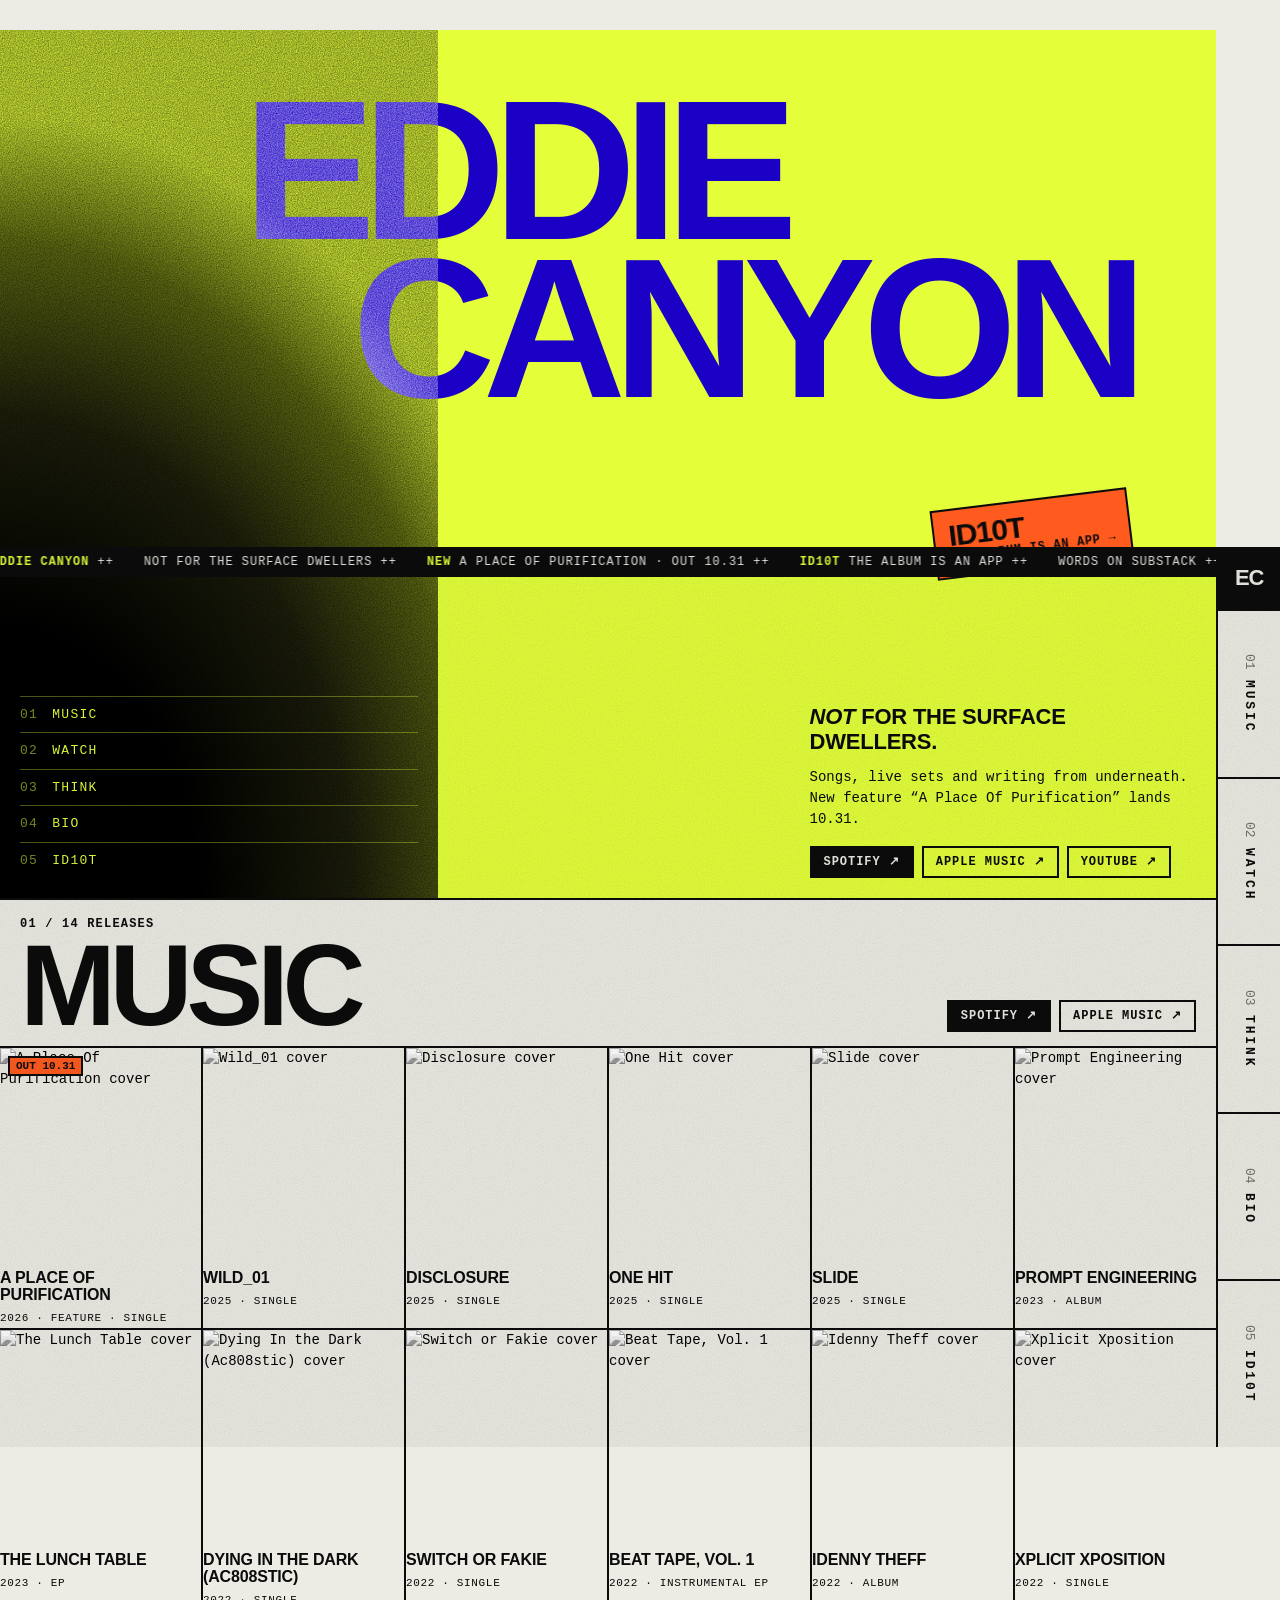
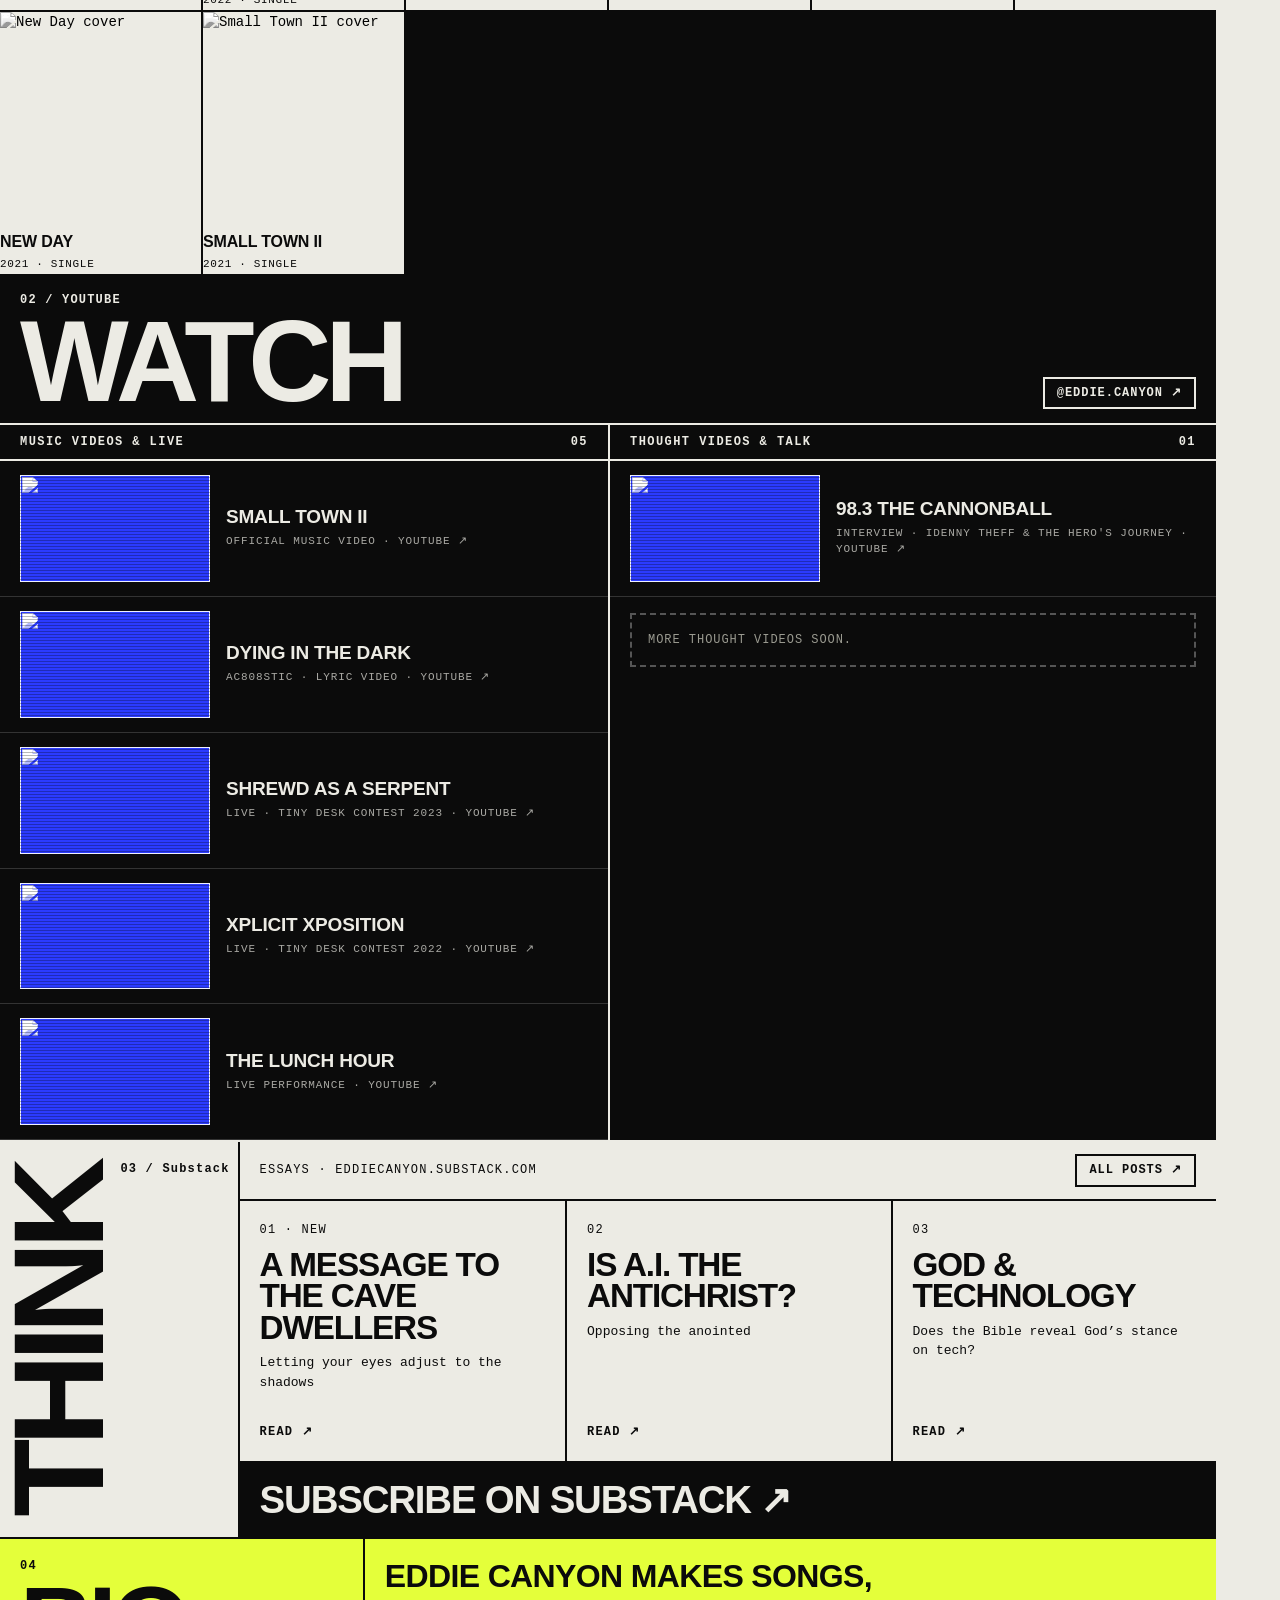
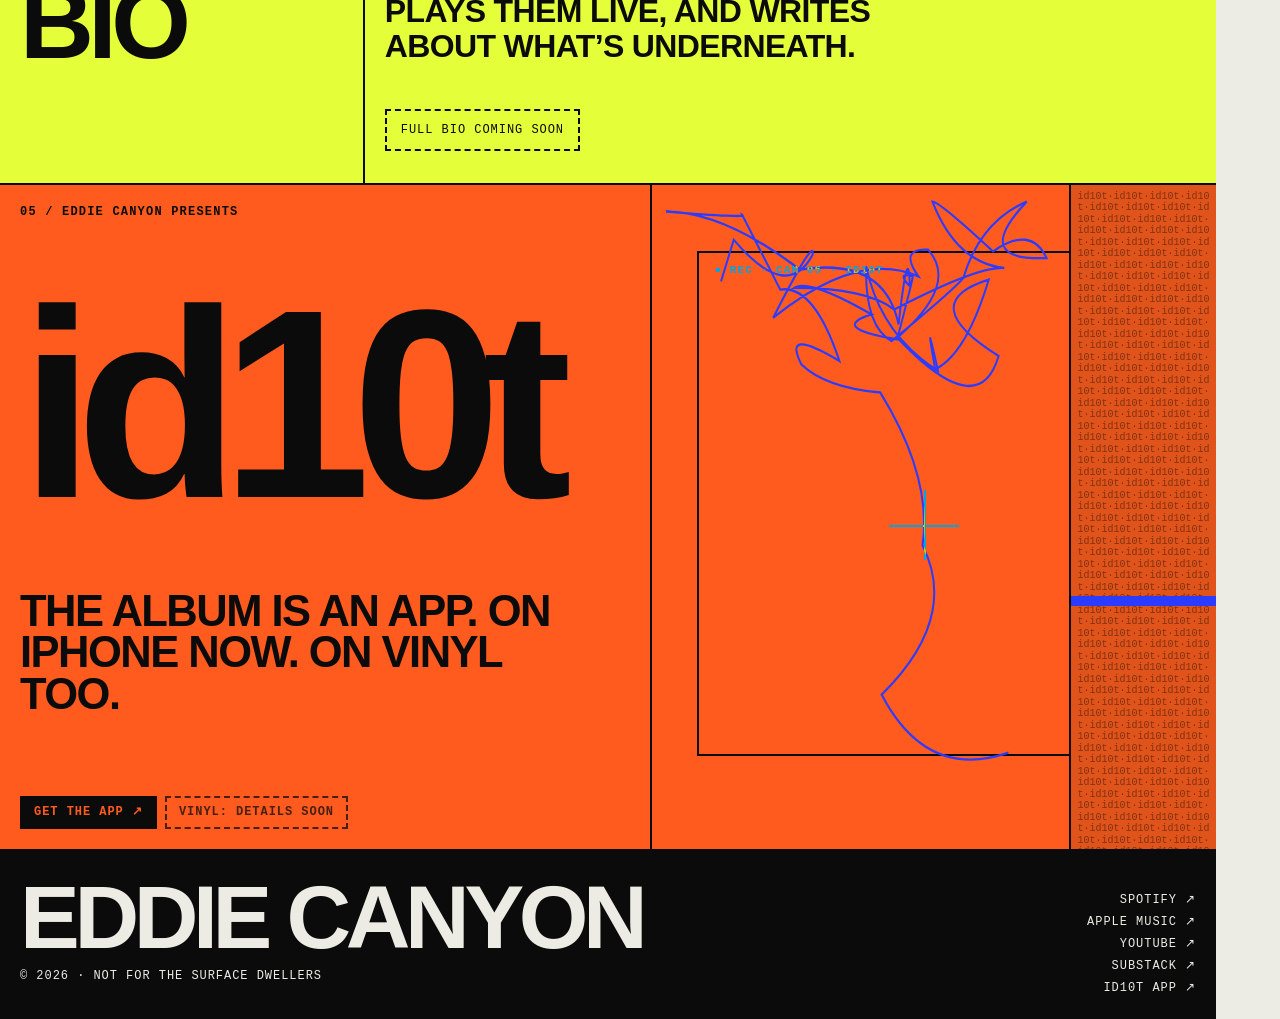
==== commit b7443299: "Brutal redesign from scratch: one page, rail nav, full discography - Single page: hero, music, watch" ====
--- a/listen.html
+++ b/listen.html
@@ -1,86 +1,4 @@
 <!DOCTYPE html>
-<html lang="en">
-<head>
-  <meta charset="UTF-8">
-  <meta name="viewport" content="width=device-width, initial-scale=1">
-  <title>Listen · Eddie Canyon</title>
-  <meta name="description" content="Albums and EPs by Eddie Canyon.">
-  <script>try{var s=new URLSearchParams(location.search).get("skin")||localStorage.getItem("ec-skin");if(s)document.documentElement.setAttribute("data-skin",s)}catch(e){}</script>
-  <link rel="preconnect" href="https://fonts.googleapis.com">
-  <link rel="preconnect" href="https://fonts.gstatic.com" crossorigin>
-  <link href="https://fonts.googleapis.com/css2?family=VT323&family=Pixelify+Sans:wght@400;700&family=Comic+Neue:wght@400;700&display=swap" rel="stylesheet">
-  <link rel="stylesheet" href="style.css">
-  <script src="script.js" defer></script>
-</head>
-<body>
-  <div class="site">
-    <header class="masthead">
-      <h1 class="logo"><a href="./">EDDIE CANYON</a></h1>
-      <p class="tagline"><em>Not</em> for the surface dwellers</p>
-      <div class="skins" role="group" aria-label="Site skin">
-        <span class="label">-- pick a skin --</span>
-        <button class="btn" type="button" data-skin-btn="95">Win95</button>
-        <button class="btn" type="button" data-skin-btn="geo">Geo</button>
-        <button class="btn" type="button" data-skin-btn="bbs">BBS</button>
-        <button class="btn" type="button" data-skin-btn="mac">Mac</button>
-        <button class="btn" type="button" data-skin-btn="y2k">Y2K</button>
-        <button class="btn" type="button" data-skin-btn="raw">Raw</button>
-      </div>
-    </header>
-
-    <nav class="nav bevel" aria-label="Main">
-      <h2>-- menu --</h2>
-      <ul>
-        <li><a class="btn" href="./"><span class="ico">⌂</span>Home</a></li>
-        <li><a class="btn" href="listen.html" aria-current="page"><span class="ico">♫</span>Listen</a></li>
-        <li><a class="btn" href="watch.html"><span class="ico">▶</span>Watch</a></li>
-        <li><a class="btn" href="https://eddiecanyon.substack.com" target="_blank" rel="noopener"><span class="ico">✎</span>Think<span class="ext">↗</span></a></li>
-      </ul>
-      <div class="badges" aria-hidden="true">
-        <span class="badge a">HTML 4 EVER</span>
-        <span class="badge b">Y2K<br>READY</span>
-        <span class="badge c">best viewed<br>with ears</span>
-      </div>
-    </nav>
-
-    <main>
-      <section class="window bevel" id="prompt-engineering">
-        <div class="titlebar"><span class="name">♫ Prompt Engineering</span><span class="controls" aria-hidden="true"><i>_</i><i>□</i><i>×</i></span></div>
-        <div class="pane album">
-          <iframe title="Prompt Engineering on Spotify" src="https://open.spotify.com/embed/album/61uERX2yNqG7gBwaXOlmC6?utm_source=generator&amp;theme=0" allow="autoplay; clipboard-write; encrypted-media; fullscreen; picture-in-picture" loading="lazy"></iframe>
-          <div class="links">
-            <a class="btn" href="https://open.spotify.com/album/61uERX2yNqG7gBwaXOlmC6" target="_blank" rel="noopener">Spotify ↗</a>
-            <a class="btn" href="https://music.apple.com/us/album/prompt-engineering/1719641035" target="_blank" rel="noopener">Apple Music ↗</a>
-          </div>
-        </div>
-      </section>
-
-      <section class="window bevel" id="lunch-table">
-        <div class="titlebar"><span class="name">♫ The Lunch Table EP</span><span class="controls" aria-hidden="true"><i>_</i><i>□</i><i>×</i></span></div>
-        <div class="pane album">
-          <iframe title="The Lunch Table EP on Spotify" src="https://open.spotify.com/embed/album/67td9Uown6AnLqATcL1pfR?utm_source=generator&amp;theme=0" allow="autoplay; clipboard-write; encrypted-media; fullscreen; picture-in-picture" loading="lazy"></iframe>
-          <div class="links">
-            <a class="btn" href="https://open.spotify.com/album/67td9Uown6AnLqATcL1pfR" target="_blank" rel="noopener">Spotify ↗</a>
-            <a class="btn" href="https://music.apple.com/us/album/the-lunch-table-ep/1683331615" target="_blank" rel="noopener">Apple Music ↗</a>
-          </div>
-        </div>
-      </section>
-
-      <section class="window bevel" id="idenny-theff">
-        <div class="titlebar"><span class="name">♫ Idenny Theff</span><span class="controls" aria-hidden="true"><i>_</i><i>□</i><i>×</i></span></div>
-        <div class="pane album">
-          <iframe title="Idenny Theff on Spotify" src="https://open.spotify.com/embed/album/1TQGU63xCYhXgUIePUJ5t9?utm_source=generator&amp;theme=0" allow="autoplay; clipboard-write; encrypted-media; fullscreen; picture-in-picture" loading="lazy"></iframe>
-          <div class="links">
-            <a class="btn" href="https://open.spotify.com/album/1TQGU63xCYhXgUIePUJ5t9" target="_blank" rel="noopener">Spotify ↗</a>
-            <a class="btn" href="https://music.apple.com/us/album/idenny-theff/1608094179" target="_blank" rel="noopener">Apple Music ↗</a>
-          </div>
-        </div>
-      </section>
-    </main>
-
-    <footer class="foot">
-      <div>© 2026 Eddie Canyon · hand-coded HTML</div>
-    </footer>
-  </div>
-</body>
-</html>
+<html lang="en"><head><meta charset="UTF-8"><title>Eddie Canyon</title>
+<meta http-equiv="refresh" content="0; url=./#music"><link rel="canonical" href="./#music"></head>
+<body><a href="./#music">Moved to the home page</a></body></html>
